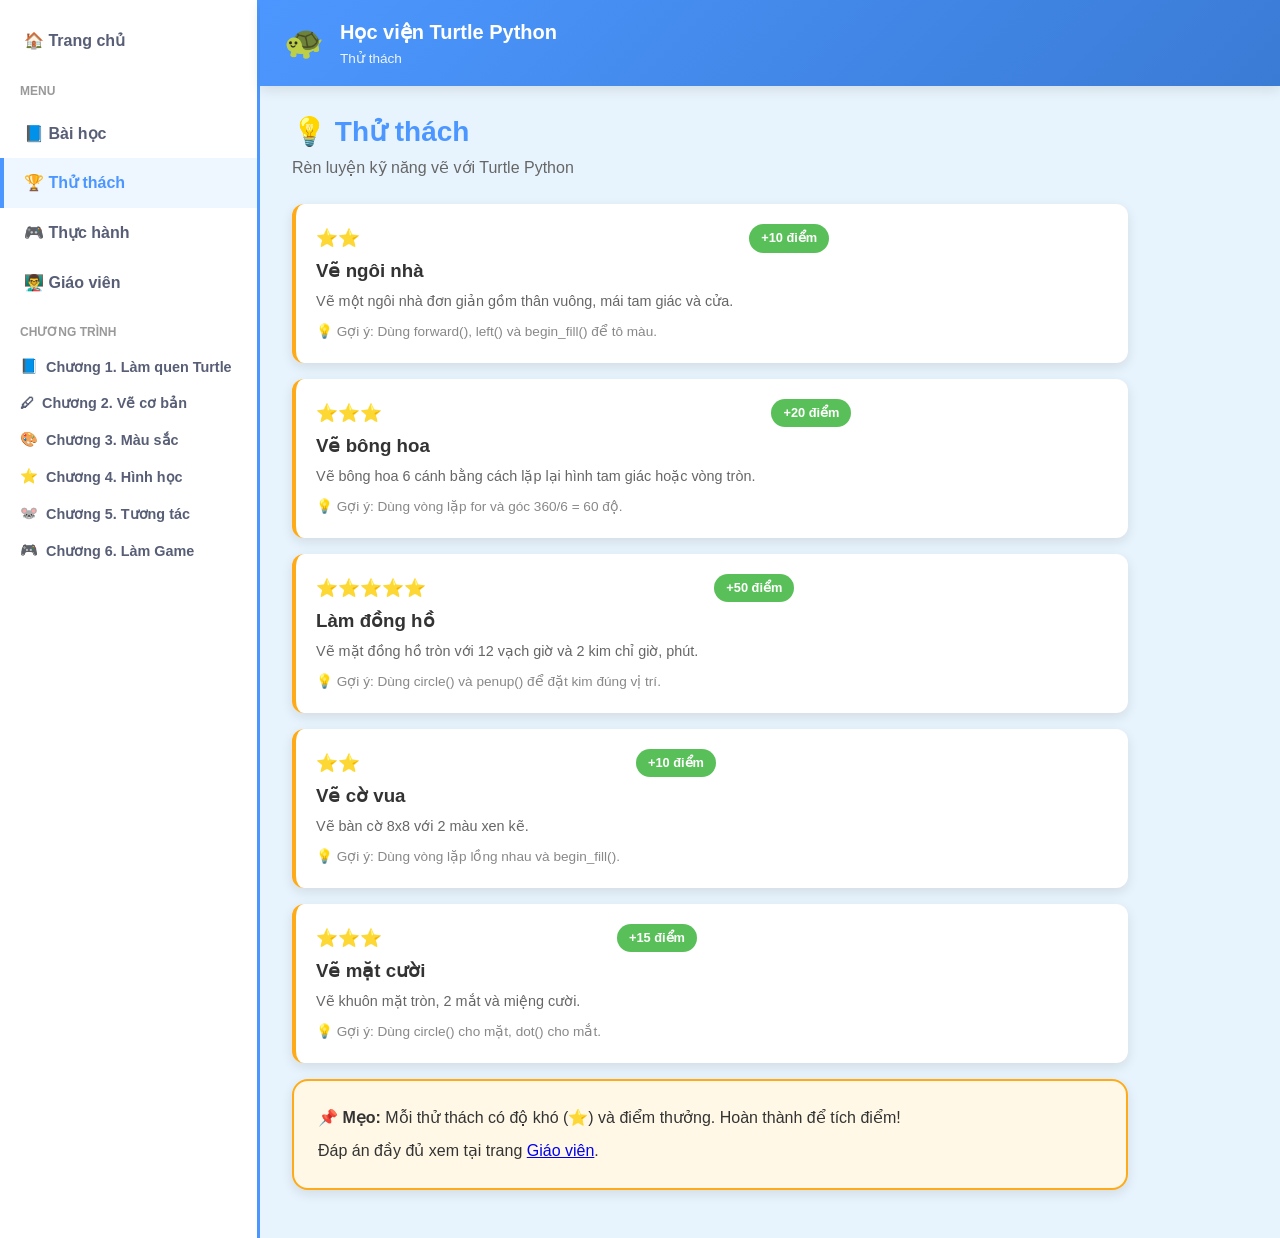
==== challenges.html @ 3fa00a29 "init" ====
<!DOCTYPE html>
<html lang="vi">
<head>
  <meta charset="UTF-8">
  <meta name="viewport" content="width=device-width, initial-scale=1.0">
  <title>Thử thách - Học viện Turtle Python</title>
  <link rel="stylesheet" href="css/style.css">
</head>
<body>
  <div class="app-layout">
    <aside class="sidebar">
      <nav class="sidebar-nav">
        <a href="index.html">🏠 Trang chủ</a>
        <div class="sidebar-section">Menu</div>
        <a href="index.html#bai-hoc">📘 Bài học</a>
        <a href="challenges.html" class="active">🏆 Thử thách</a>
        <a href="games.html">🎮 Thực hành</a>
        <a href="teacher.html">👨‍🏫 Giáo viên</a>
        <div class="sidebar-section">Chương trình</div>
        <ul class="chapter-list" id="sidebar-chapters"></ul>
      </nav>
    </aside>

    <div class="main-content">
      <header class="site-header">
        <span class="logo">🐢</span>
        <div>
          <h1>Học viện Turtle Python</h1>
          <p>Thử thách</p>
        </div>
        <button class="menu-toggle" id="menu-toggle" aria-label="Mở menu">☰</button>
      </header>

      <main class="content-area">
        <div class="lesson-header">
          <h2>💡 Thử thách</h2>
          <p style="color:#666" id="challenge-subtitle">Rèn luyện kỹ năng vẽ với Turtle Python</p>
        </div>
        <div id="challenges-list"></div>
        <div class="card" style="margin-top:1rem;background:#fff8e6;border:2px solid var(--scratch-orange)">
          <p>📌 <strong>Mẹo:</strong> Mỗi thử thách có độ khó (⭐) và điểm thưởng. Hoàn thành để tích điểm!</p>
          <p style="margin-top:0.5rem">Đáp án đầy đủ xem tại trang <a href="teacher.html">Giáo viên</a>.</p>
        </div>
      </main>
    </div>
  </div>

  <div class="sidebar-overlay" id="sidebar-overlay"></div>

  <script src="js/app.js"></script>
  <script>
    function renderStars(n) {
      return '⭐'.repeat(n);
    }

    async function initChallenges() {
      await renderSidebar('challenges');
      const data = await TurtleAcademy.loadJSON('data/challenges.json');
      document.getElementById('challenge-subtitle').textContent = data.subtitle;

      document.getElementById('challenges-list').innerHTML = data.challenges.map(ch => `
        <div class="challenge-card">
          <div>
            <div class="stars">${renderStars(ch.stars)}</div>
            <h3 style="margin:0.25rem 0">${ch.title}</h3>
            <p style="color:#666;font-size:0.9rem">${ch.description}</p>
            <p style="margin-top:0.5rem;font-size:0.85rem;color:#888">💡 Gợi ý: ${ch.hint}</p>
          </div>
          <span class="points-badge">+${ch.points} điểm</span>
        </div>
      `).join('');
    }

    document.addEventListener('DOMContentLoaded', initChallenges);
  </script>
</body>
</html>
---- css/style.css ----
/* Học viện Turtle Python - Scratch-inspired theme */

:root {
  --scratch-orange: #ffab19;
  --scratch-blue: #4c97ff;
  --scratch-green: #59c059;
  --scratch-purple: #9966ff;
  --scratch-red: #ff6680;
  --scratch-yellow: #ffbf00;
  --scratch-dark: #575e75;
  --scratch-bg: #e8f4fd;
  --scratch-sidebar: #ffffff;
  --shadow: 0 4px 12px rgba(0, 0, 0, 0.1);
  --radius: 12px;
  --radius-lg: 16px;
}

* {
  margin: 0;
  padding: 0;
  box-sizing: border-box;
}

body {
  font-family: "Segoe UI", "Helvetica Neue", Arial, sans-serif;
  background: var(--scratch-bg);
  color: #333;
  line-height: 1.6;
  min-height: 100vh;
  -webkit-user-select: none;
  user-select: none;
  -webkit-touch-callout: none;
}

.app-layout {
  display: grid;
  grid-template-columns: 260px 1fr;
  min-height: 100vh;
}

@media (max-width: 768px) {
  .app-layout { grid-template-columns: 1fr; }
  .sidebar {
    position: fixed;
    left: -280px;
    top: 0;
    height: 100vh;
    z-index: 100;
    transition: left 0.3s;
  }
  .sidebar.open { left: 0; }
  .menu-toggle { display: flex !important; }
}

.site-header {
  background: linear-gradient(135deg, var(--scratch-blue), #3a7bd5);
  color: white;
  padding: 1rem 1.5rem;
  display: flex;
  align-items: center;
  gap: 1rem;
  box-shadow: var(--shadow);
}

.site-header .logo { font-size: 2rem; }
.site-header h1 { font-size: 1.25rem; font-weight: 700; }
.site-header p { font-size: 0.85rem; opacity: 0.9; }

.menu-toggle {
  display: none;
  background: rgba(255, 255, 255, 0.2);
  border: none;
  color: white;
  font-size: 1.5rem;
  padding: 0.25rem 0.5rem;
  border-radius: 8px;
  cursor: pointer;
  margin-left: auto;
}

.sidebar {
  background: var(--scratch-sidebar);
  border-right: 3px solid var(--scratch-blue);
  padding: 1rem 0;
  overflow-y: auto;
}

.sidebar-nav a {
  display: flex;
  align-items: center;
  gap: 0.75rem;
  padding: 0.75rem 1.25rem;
  color: var(--scratch-dark);
  text-decoration: none;
  font-weight: 600;
  transition: all 0.2s;
  border-left: 4px solid transparent;
}

.sidebar-nav a:hover,
.sidebar-nav a.active {
  background: #eef6ff;
  border-left-color: var(--scratch-blue);
  color: var(--scratch-blue);
}

.sidebar-section {
  padding: 0.5rem 1.25rem;
  font-size: 0.75rem;
  font-weight: 700;
  text-transform: uppercase;
  color: #999;
  margin-top: 0.5rem;
}

.chapter-list { list-style: none; }
.chapter-item { margin-bottom: 0.25rem; }

.chapter-toggle {
  display: flex;
  align-items: center;
  gap: 0.5rem;
  padding: 0.5rem 1.25rem;
  cursor: pointer;
  font-weight: 600;
  color: var(--scratch-dark);
  background: none;
  border: none;
  width: 100%;
  text-align: left;
  font-size: 0.9rem;
}

.chapter-toggle:hover { background: #f5f5f5; }

.lesson-list {
  list-style: none;
  padding-left: 1rem;
  display: none;
}

.chapter-item.open .lesson-list { display: block; }

.lesson-list a {
  display: block;
  padding: 0.4rem 1.5rem;
  color: #666;
  text-decoration: none;
  font-size: 0.85rem;
  border-radius: 0 8px 8px 0;
}

.lesson-list a:hover,
.lesson-list a.active {
  background: var(--scratch-orange);
  color: white;
}

.main-content { display: flex; flex-direction: column; }

.content-area {
  flex: 1;
  padding: 1.5rem 2rem;
  max-width: 900px;
}

.card {
  background: white;
  border-radius: var(--radius-lg);
  padding: 1.5rem;
  margin-bottom: 1.5rem;
  box-shadow: var(--shadow);
  border: 2px solid transparent;
}

.card:hover { border-color: var(--scratch-blue); }

.card-title {
  display: flex;
  align-items: center;
  gap: 0.5rem;
  font-size: 1.1rem;
  font-weight: 700;
  margin-bottom: 1rem;
  color: var(--scratch-dark);
}

.card-title .icon { font-size: 1.5rem; }

.hero {
  text-align: center;
  padding: 2rem;
  background: linear-gradient(135deg, #fff, #eef6ff);
  border-radius: var(--radius-lg);
  margin-bottom: 2rem;
  border: 3px solid var(--scratch-orange);
}

.hero h2 {
  font-size: 2rem;
  color: var(--scratch-blue);
  margin-bottom: 0.5rem;
}

.hero .big-turtle { font-size: 4rem; margin: 1rem 0; }

.chapter-grid {
  display: grid;
  grid-template-columns: repeat(auto-fill, minmax(240px, 1fr));
  gap: 1rem;
}

.chapter-card {
  background: white;
  border-radius: var(--radius);
  padding: 1.25rem;
  text-decoration: none;
  color: inherit;
  box-shadow: var(--shadow);
  transition: transform 0.2s, box-shadow 0.2s;
  border-top: 4px solid var(--scratch-blue);
}

.chapter-card:nth-child(2) { border-top-color: var(--scratch-green); }
.chapter-card:nth-child(3) { border-top-color: var(--scratch-orange); }
.chapter-card:nth-child(4) { border-top-color: var(--scratch-purple); }
.chapter-card:nth-child(5) { border-top-color: var(--scratch-red); }
.chapter-card:nth-child(6) { border-top-color: var(--scratch-yellow); }

.chapter-card:hover {
  transform: translateY(-4px);
  box-shadow: 0 8px 20px rgba(0, 0, 0, 0.15);
}

.chapter-card .ch-icon { font-size: 2rem; }
.chapter-card h3 { font-size: 1rem; margin: 0.5rem 0; color: var(--scratch-dark); }
.chapter-card p { font-size: 0.85rem; color: #888; }

.lesson-header { margin-bottom: 1.5rem; }

.lesson-header h2 {
  font-size: 1.75rem;
  color: var(--scratch-blue);
  display: flex;
  align-items: center;
  gap: 0.5rem;
}

.lesson-breadcrumb { font-size: 0.85rem; color: #888; margin-bottom: 0.5rem; }

.objectives-list { list-style: none; }

.objectives-list li {
  padding: 0.5rem 0;
  padding-left: 1.5rem;
  position: relative;
}

.objectives-list li::before {
  content: "✓";
  position: absolute;
  left: 0;
  color: var(--scratch-green);
  font-weight: bold;
}

.syntax-box {
  background: #2d2d2d;
  color: #f8f8f2;
  padding: 1rem 1.25rem;
  border-radius: var(--radius);
  font-family: Consolas, Monaco, monospace;
  font-size: 1.1rem;
  margin: 1rem 0;
  border-left: 4px solid var(--scratch-orange);
}

.syntax-note { color: var(--scratch-green); font-weight: 600; margin-top: 0.5rem; }
.syntax-note::before { content: "→ "; }

.turtle-demo {
  background: #f0f8ff;
  border: 2px dashed var(--scratch-blue);
  border-radius: var(--radius);
  padding: 2rem;
  text-align: center;
  min-height: 120px;
  overflow: hidden;
}

.turtle-demo-canvas {
  position: relative;
  height: 80px;
  margin: 1rem auto;
  max-width: 400px;
}

.demo-turtle {
  font-size: 2rem;
  position: absolute;
  left: 20px;
  top: 50%;
  transform: translateY(-50%);
  transition: all 1s ease-in-out;
}

.demo-trail {
  position: absolute;
  left: 50px;
  top: 50%;
  height: 3px;
  background: var(--scratch-blue);
  transform: translateY(-50%);
  width: 0;
  transition: width 1s ease-in-out;
}

.demo-turtle.animate-forward { left: calc(20px + var(--distance, 100px)); }
.demo-trail.animate-forward { width: var(--distance, 100px); }

.rotate-demo {
  display: flex;
  align-items: center;
  justify-content: center;
  gap: 2rem;
  font-size: 2rem;
}

.rotate-arrow { transition: transform 1s ease-in-out; }
.rotate-arrow.animate-left { transform: rotate(90deg); }
.rotate-arrow.animate-right { transform: rotate(-90deg); }

.code-editor-wrap {
  border: 2px solid #ddd;
  border-radius: var(--radius);
  overflow: hidden;
}

.code-editor-header {
  background: #2d2d2d;
  color: #aaa;
  padding: 0.5rem 1rem;
  font-size: 0.85rem;
  font-weight: 600;
  display: flex;
  justify-content: space-between;
  align-items: center;
}

.code-editor {
  width: 100%;
  min-height: 180px;
  padding: 1rem;
  font-family: Consolas, Monaco, monospace;
  font-size: 0.9rem;
  line-height: 1.5;
  border: none;
  background: #1e1e1e;
  color: #d4d4d4;
  resize: vertical;
}

.code-display {
  width: 100%;
  min-height: 180px;
  margin: 0;
  padding: 1rem;
  font-family: Consolas, Monaco, monospace;
  font-size: 0.9rem;
  line-height: 1.5;
  background: #1e1e1e;
  color: #d4d4d4;
  overflow-x: auto;
  white-space: pre-wrap;
  word-break: break-word;
  -webkit-user-select: none;
  user-select: none;
}

.code-actions {
  display: flex;
  gap: 0.5rem;
  margin-top: 0.75rem;
  flex-wrap: wrap;
}

.btn {
  display: inline-flex;
  align-items: center;
  gap: 0.4rem;
  padding: 0.6rem 1.2rem;
  border: none;
  border-radius: 999px;
  font-weight: 700;
  font-size: 0.9rem;
  cursor: pointer;
  transition: transform 0.15s, box-shadow 0.15s;
  text-decoration: none;
}

.btn:hover {
  transform: scale(1.03);
  box-shadow: var(--shadow);
}

.btn-primary { background: var(--scratch-blue); color: white; }
.btn-orange { background: var(--scratch-orange); color: white; }
.btn-green { background: var(--scratch-green); color: white; }
.btn-purple { background: var(--scratch-purple); color: white; }
.btn-outline { background: white; color: var(--scratch-blue); border: 2px solid var(--scratch-blue); }

.remember-grid { display: grid; gap: 0.75rem; }

.remember-item {
  display: flex;
  gap: 1rem;
  padding: 0.75rem;
  background: #fff8e6;
  border-radius: var(--radius);
  border-left: 4px solid var(--scratch-orange);
}

.remember-item code {
  background: #ffe4b3;
  padding: 0.15rem 0.5rem;
  border-radius: 4px;
  font-weight: 600;
  white-space: nowrap;
}

.exercise-item {
  padding: 1rem;
  background: #f9f9f9;
  border-radius: var(--radius);
  margin-bottom: 0.75rem;
  border: 1px solid #eee;
}

.exercise-item h4 { color: var(--scratch-purple); margin-bottom: 0.25rem; }

.quiz-options { display: grid; gap: 0.5rem; margin: 1rem 0; }

.quiz-option {
  padding: 0.75rem 1rem;
  background: white;
  border: 2px solid #ddd;
  border-radius: var(--radius);
  cursor: pointer;
  transition: all 0.2s;
  text-align: left;
  font-size: 0.95rem;
}

.quiz-option:hover { border-color: var(--scratch-blue); background: #eef6ff; }
.quiz-option.correct { border-color: var(--scratch-green); background: #e8f8e8; }
.quiz-option.wrong { border-color: var(--scratch-red); background: #ffe8ec; }

.quiz-feedback {
  padding: 1rem;
  border-radius: var(--radius);
  margin-top: 0.75rem;
  display: none;
}

.quiz-feedback.show { display: block; }
.quiz-feedback.correct { background: #e8f8e8; border: 2px solid var(--scratch-green); }
.quiz-feedback.wrong { background: #ffe8ec; border: 2px solid var(--scratch-red); }

.infographic {
  background: linear-gradient(135deg, #667eea, #764ba2);
  color: white;
  border-radius: var(--radius-lg);
  padding: 1.5rem;
  text-align: center;
}

.infographic h3 { font-size: 1.5rem; margin-bottom: 1rem; }

.infographic-grid {
  display: grid;
  grid-template-columns: repeat(auto-fit, minmax(140px, 1fr));
  gap: 0.75rem;
  text-align: left;
}

.infographic-item {
  background: rgba(255, 255, 255, 0.15);
  padding: 0.75rem;
  border-radius: var(--radius);
}

.infographic-item label { font-size: 0.75rem; opacity: 0.8; display: block; }
.infographic-item span { font-weight: 600; font-size: 0.9rem; }

.lesson-nav {
  display: flex;
  justify-content: space-between;
  margin-top: 2rem;
  padding-top: 1.5rem;
  border-top: 2px solid #eee;
}

.challenge-card {
  display: flex;
  gap: 1rem;
  align-items: flex-start;
  padding: 1.25rem;
  background: white;
  border-radius: var(--radius);
  box-shadow: var(--shadow);
  margin-bottom: 1rem;
  border-left: 4px solid var(--scratch-orange);
}

.stars { color: var(--scratch-yellow); font-size: 1.1rem; white-space: nowrap; }

.points-badge {
  background: var(--scratch-green);
  color: white;
  padding: 0.25rem 0.75rem;
  border-radius: 999px;
  font-size: 0.8rem;
  font-weight: 700;
}

.games-grid {
  display: grid;
  grid-template-columns: repeat(auto-fill, minmax(200px, 1fr));
  gap: 1rem;
}

.game-card {
  background: white;
  border-radius: var(--radius);
  padding: 1.25rem;
  text-align: center;
  box-shadow: var(--shadow);
  transition: transform 0.2s;
  text-decoration: none;
  color: inherit;
}

.game-card:hover { transform: scale(1.03); }
.game-card .game-icon { font-size: 3rem; }
.game-card h3 { margin: 0.5rem 0; color: var(--scratch-dark); }

.difficulty {
  font-size: 0.75rem;
  padding: 0.2rem 0.6rem;
  border-radius: 999px;
  background: #eee;
}

.difficulty.easy { background: #e8f8e8; color: #2d8a2d; }
.difficulty.medium { background: #fff3cd; color: #856404; }
.difficulty.hard { background: #ffe8ec; color: #c0392b; }

.resource-category { margin-bottom: 2rem; }

.resource-category h3 {
  display: flex;
  align-items: center;
  gap: 0.5rem;
  margin-bottom: 1rem;
  color: var(--scratch-purple);
}

.resource-list { list-style: none; }

.resource-list li {
  display: flex;
  align-items: center;
  justify-content: space-between;
  padding: 0.75rem 1rem;
  background: white;
  border-radius: var(--radius);
  margin-bottom: 0.5rem;
  box-shadow: 0 2px 6px rgba(0, 0, 0, 0.05);
}

.format-badge {
  font-size: 0.7rem;
  padding: 0.2rem 0.5rem;
  background: var(--scratch-blue);
  color: white;
  border-radius: 4px;
  font-weight: 700;
}

.progress-bar-wrap {
  background: #eee;
  border-radius: 999px;
  height: 8px;
  margin: 0.5rem 0;
  overflow: hidden;
}

.progress-bar {
  height: 100%;
  background: var(--scratch-green);
  border-radius: 999px;
  transition: width 0.5s;
}

.badge-earned {
  display: inline-block;
  background: var(--scratch-yellow);
  color: #333;
  padding: 0.25rem 0.75rem;
  border-radius: 999px;
  font-size: 0.8rem;
  font-weight: 700;
}

.toast {
  position: fixed;
  bottom: 2rem;
  right: 2rem;
  background: var(--scratch-green);
  color: white;
  padding: 0.75rem 1.5rem;
  border-radius: var(--radius);
  box-shadow: var(--shadow);
  transform: translateY(100px);
  opacity: 0;
  transition: all 0.3s;
  z-index: 1000;
}

.toast.show { transform: translateY(0); opacity: 1; }

.result-preview {
  background: white;
  border: 2px solid #eee;
  border-radius: var(--radius);
  padding: 1rem;
  text-align: center;
}

.sidebar-overlay {
  display: none;
  position: fixed;
  inset: 0;
  background: rgba(0, 0, 0, 0.4);
  z-index: 99;
}

.sidebar-overlay.show { display: block; }

.quick-links {
  display: grid;
  grid-template-columns: repeat(auto-fill, minmax(160px, 1fr));
  gap: 1rem;
  margin-top: 1.5rem;
}

.quick-link {
  text-align: center;
  padding: 1.25rem;
  background: white;
  border-radius: var(--radius);
  text-decoration: none;
  color: inherit;
  box-shadow: var(--shadow);
  transition: transform 0.2s;
}

.quick-link:hover { transform: translateY(-3px); }
.quick-link .ql-icon { font-size: 2.5rem; }
.quick-link h4 { margin-top: 0.5rem; color: var(--scratch-dark); }

/* Game architecture & flowchart */
.badge-game-mode {
  display: inline-block;
  background: #fff3cd;
  color: #856404;
  padding: 0.35rem 0.85rem;
  border-radius: 999px;
  font-size: 0.8rem;
  font-weight: 700;
  margin-top: 0.5rem;
}

.badge-locked {
  margin-left: auto;
  background: #ffe8ec;
  color: #c0392b;
  padding: 0.2rem 0.65rem;
  border-radius: 999px;
  font-size: 0.75rem;
  font-weight: 700;
}

.card-architecture { border-left: 4px solid var(--scratch-purple); }
.card-flowchart { border-left: 4px solid var(--scratch-blue); }

.arch-layers {
  display: flex;
  flex-wrap: wrap;
  align-items: stretch;
  gap: 0.5rem;
  justify-content: center;
}

.arch-layer {
  flex: 1;
  min-width: 140px;
  max-width: 180px;
  background: #f8f9ff;
  border: 2px solid var(--scratch-blue);
  border-radius: var(--radius);
  padding: 0.75rem;
}

.arch-layer-1 { border-color: var(--scratch-blue); }
.arch-layer-2 { border-color: var(--scratch-green); }
.arch-layer-3 { border-color: var(--scratch-orange); }
.arch-layer-4 { border-color: var(--scratch-purple); }

.arch-layer-title {
  font-weight: 700;
  font-size: 0.85rem;
  margin-bottom: 0.5rem;
  color: var(--scratch-dark);
}

.arch-layer-items {
  list-style: none;
  font-size: 0.8rem;
  color: #555;
}

.arch-layer-items li {
  padding: 0.2rem 0;
  padding-left: 0.75rem;
  position: relative;
}

.arch-layer-items li::before {
  content: "•";
  position: absolute;
  left: 0;
  color: var(--scratch-blue);
}

.arch-arrow {
  align-self: center;
  font-size: 1.25rem;
  color: #999;
  font-weight: bold;
}

.arch-note {
  margin-top: 1rem;
  padding: 0.75rem;
  background: #fff8e6;
  border-radius: var(--radius);
  font-size: 0.9rem;
}

.flowchart-title {
  text-align: center;
  color: var(--scratch-blue);
  margin-bottom: 1rem;
}

.flowchart {
  max-width: 360px;
  margin: 0 auto;
}

.flow-step { text-align: center; }

.flow-box {
  padding: 0.65rem 1rem;
  border-radius: var(--radius);
  font-size: 0.85rem;
  font-weight: 600;
  margin: 0 auto;
  max-width: 320px;
}

.flow-start, .flow-end {
  background: var(--scratch-green);
  color: white;
  border-radius: 999px;
}

.flow-process {
  background: #eef6ff;
  border: 2px solid var(--scratch-blue);
}

.flow-decision {
  background: #fff8e6;
  border: 2px solid var(--scratch-orange);
  transform: rotate(0deg);
}

.flow-input, .flow-output {
  background: #f3e8ff;
  border: 2px solid var(--scratch-purple);
}

.flow-branches {
  display: flex;
  justify-content: center;
  gap: 1rem;
  font-size: 0.75rem;
  margin-top: 0.35rem;
}

.flow-yes { color: var(--scratch-green); font-weight: 600; }
.flow-no { color: var(--scratch-red); font-weight: 600; }

.flow-arrow-down {
  color: #999;
  font-size: 1.25rem;
  margin: 0.25rem 0;
}

.pseudocode-display {
  background: #2d3748;
  color: #e2e8f0;
  padding: 1rem 1.25rem;
  border-radius: var(--radius);
  font-family: Consolas, Monaco, monospace;
  font-size: 0.85rem;
  line-height: 1.6;
  overflow-x: auto;
  border-left: 4px solid var(--scratch-purple);
}

.var-table {
  width: 100%;
  border-collapse: collapse;
  font-size: 0.9rem;
}

.var-table th,
.var-table td {
  padding: 0.6rem 0.75rem;
  border: 1px solid #eee;
  text-align: left;
}

.var-table th {
  background: #eef6ff;
  color: var(--scratch-dark);
}

.var-table code {
  background: #ffe4b3;
  padding: 0.1rem 0.4rem;
  border-radius: 4px;
}

/* Code lock */
.code-locked-panel {
  text-align: center;
  padding: 2rem 1.5rem;
  background: linear-gradient(135deg, #f5f5f5, #eef6ff);
  border: 2px dashed #ccc;
  border-radius: var(--radius-lg);
}

.code-locked-icon { font-size: 3rem; margin-bottom: 0.5rem; }

.code-locked-panel h4 {
  color: var(--scratch-dark);
  margin-bottom: 0.5rem;
}

.code-locked-panel p {
  color: #666;
  font-size: 0.9rem;
  max-width: 400px;
  margin: 0 auto 0.5rem;
}

.code-locked-hint { font-size: 0.85rem !important; }

.code-unlocked-badge {
  background: #e8f8e8;
  color: #2d8a2d;
  padding: 0.4rem 0.85rem;
  border-radius: var(--radius);
  font-size: 0.85rem;
  font-weight: 700;
  margin-bottom: 0.75rem;
  display: inline-block;
}

/* Teacher unlock panel */
.teacher-unlock-panel {
  background: linear-gradient(135deg, #667eea, #764ba2);
  color: white;
  border-radius: var(--radius-lg);
  padding: 1.5rem;
  margin-bottom: 1.5rem;
}

.teacher-unlock-panel h3 {
  margin-bottom: 0.5rem;
}

.teacher-unlock-panel p {
  opacity: 0.95;
  font-size: 0.9rem;
  margin-bottom: 1rem;
}

.unlock-form {
  display: flex;
  flex-wrap: wrap;
  gap: 0.5rem;
  align-items: center;
}

.unlock-form input {
  padding: 0.6rem 1rem;
  border: none;
  border-radius: 999px;
  font-size: 0.9rem;
  min-width: 180px;
}

.unlock-status {
  margin-top: 0.75rem;
  padding: 0.5rem 1rem;
  border-radius: var(--radius);
  font-size: 0.85rem;
  font-weight: 600;
}

.unlock-status.open {
  background: rgba(255, 255, 255, 0.2);
}

.unlock-status.closed {
  background: rgba(0, 0, 0, 0.2);
}

@media (max-width: 768px) {
  .arch-layers { flex-direction: column; align-items: center; }
  .arch-arrow { transform: rotate(90deg); }
}
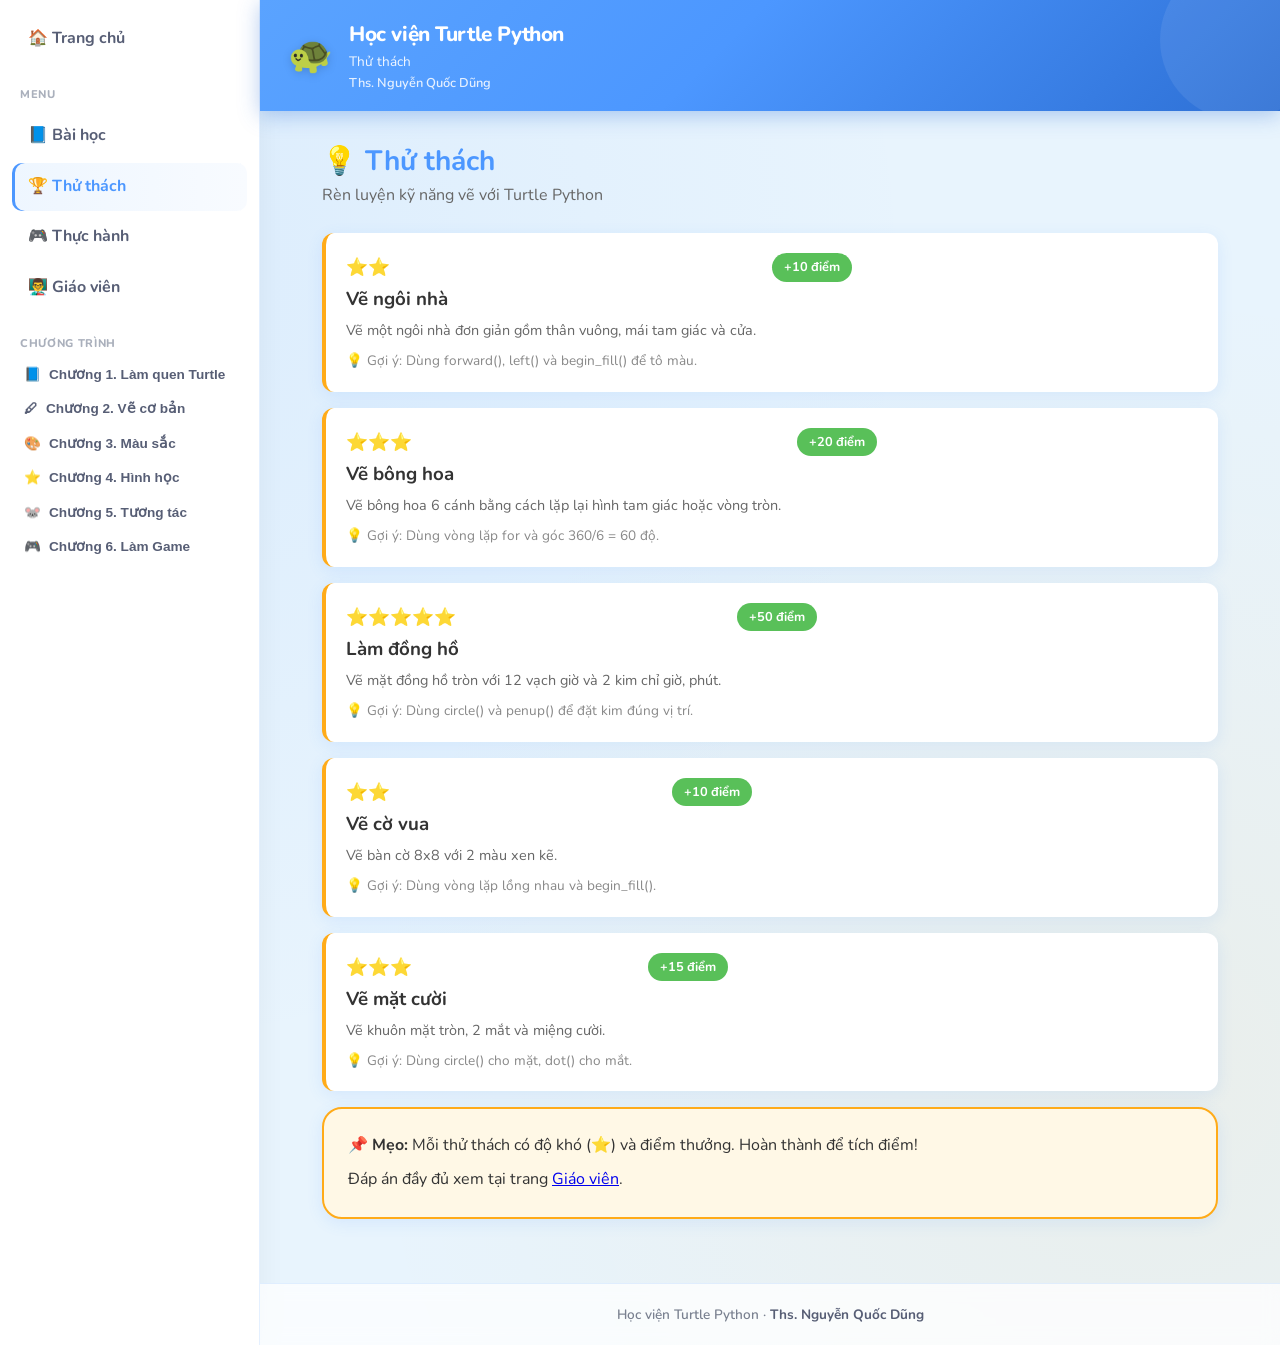
==== commit b55b30c1: "update" ====
--- a/challenges.html
+++ b/challenges.html
@@ -27,6 +27,7 @@
         <div>
           <h1>Học viện Turtle Python</h1>
           <p>Thử thách</p>
+          <p class="site-teacher" id="site-teacher">Ths. Nguyễn Quốc Dũng</p>
         </div>
         <button class="menu-toggle" id="menu-toggle" aria-label="Mở menu">☰</button>
       </header>
@@ -42,6 +43,10 @@
           <p style="margin-top:0.5rem">Đáp án đầy đủ xem tại trang <a href="teacher.html">Giáo viên</a>.</p>
         </div>
       </main>
+
+      <footer class="site-footer">
+        Học viện Turtle Python · <strong id="site-footer-teacher">Ths. Nguyễn Quốc Dũng</strong>
+      </footer>
     </div>
   </div>
 
--- a/css/style.css
+++ b/css/style.css
@@ -1,4 +1,6 @@
 /* Học viện Turtle Python - Scratch-inspired theme */
+
+@import url("https://fonts.googleapis.com/css2?family=Nunito:wght@400;600;700;800&display=swap");
 
 :root {
   --scratch-orange: #ffab19;
@@ -10,9 +12,11 @@
   --scratch-dark: #575e75;
   --scratch-bg: #e8f4fd;
   --scratch-sidebar: #ffffff;
-  --shadow: 0 4px 12px rgba(0, 0, 0, 0.1);
+  --shadow: 0 4px 16px rgba(76, 151, 255, 0.12);
+  --shadow-lg: 0 8px 32px rgba(76, 151, 255, 0.18);
   --radius: 12px;
-  --radius-lg: 16px;
+  --radius-lg: 20px;
+  --radius-xl: 24px;
 }
 
 * {
@@ -22,8 +26,11 @@
 }
 
 body {
-  font-family: "Segoe UI", "Helvetica Neue", Arial, sans-serif;
-  background: var(--scratch-bg);
+  font-family: "Nunito", "Segoe UI", "Helvetica Neue", Arial, sans-serif;
+  background:
+    radial-gradient(circle at 10% 20%, rgba(76, 151, 255, 0.08) 0%, transparent 50%),
+    radial-gradient(circle at 90% 80%, rgba(255, 171, 25, 0.08) 0%, transparent 50%),
+    var(--scratch-bg);
   color: #333;
   line-height: 1.6;
   min-height: 100vh;
@@ -53,18 +60,84 @@
 }
 
 .site-header {
-  background: linear-gradient(135deg, var(--scratch-blue), #3a7bd5);
+  background: linear-gradient(135deg, #5aa3ff 0%, var(--scratch-blue) 45%, #2d6fd4 100%);
   color: white;
-  padding: 1rem 1.5rem;
+  padding: 1.1rem 1.75rem;
   display: flex;
   align-items: center;
   gap: 1rem;
+  box-shadow: 0 4px 20px rgba(45, 111, 212, 0.35);
+  position: relative;
+  overflow: hidden;
+}
+
+.site-header::after {
+  content: "";
+  position: absolute;
+  right: -40px;
+  top: -40px;
+  width: 160px;
+  height: 160px;
+  background: rgba(255, 255, 255, 0.08);
+  border-radius: 50%;
+  pointer-events: none;
+}
+
+.site-header .logo {
+  font-size: 2.25rem;
+  filter: drop-shadow(0 2px 4px rgba(0, 0, 0, 0.15));
+  animation: logo-float 3s ease-in-out infinite;
+}
+
+@keyframes logo-float {
+  0%, 100% { transform: translateY(0); }
+  50% { transform: translateY(-4px); }
+}
+
+.site-header h1 { font-size: 1.3rem; font-weight: 800; letter-spacing: -0.02em; }
+.site-header p { font-size: 0.85rem; opacity: 0.92; }
+
+.site-teacher {
+  font-size: 0.8rem !important;
+  opacity: 0.85 !important;
+  font-weight: 600;
+}
+
+.site-footer {
+  text-align: center;
+  padding: 1.25rem 1.5rem;
+  margin-top: auto;
+  background: rgba(255, 255, 255, 0.75);
+  backdrop-filter: blur(8px);
+  border-top: 1px solid rgba(76, 151, 255, 0.15);
+  font-size: 0.85rem;
+  color: #7a8190;
+  font-weight: 600;
+}
+
+.site-footer strong { color: var(--scratch-dark); }
+
+.instructor-card {
+  background: white;
+  border-radius: var(--radius-lg);
+  padding: 1.5rem;
+  margin-bottom: 1.5rem;
   box-shadow: var(--shadow);
-}
-
-.site-header .logo { font-size: 2rem; }
-.site-header h1 { font-size: 1.25rem; font-weight: 700; }
-.site-header p { font-size: 0.85rem; opacity: 0.9; }
+  border-left: 4px solid var(--scratch-purple);
+  text-align: center;
+}
+
+.instructor-name {
+  font-size: 1.35rem;
+  font-weight: 700;
+  color: var(--scratch-purple);
+  margin: 0.5rem 0 0.25rem;
+}
+
+.instructor-role {
+  color: #666;
+  font-size: 0.9rem;
+}
 
 .menu-toggle {
   display: none;
@@ -80,37 +153,46 @@
 
 .sidebar {
   background: var(--scratch-sidebar);
-  border-right: 3px solid var(--scratch-blue);
-  padding: 1rem 0;
+  border-right: 1px solid rgba(76, 151, 255, 0.15);
+  padding: 0.75rem 0 1rem;
   overflow-y: auto;
+  box-shadow: 4px 0 24px rgba(0, 0, 0, 0.04);
 }
 
 .sidebar-nav a {
   display: flex;
   align-items: center;
   gap: 0.75rem;
-  padding: 0.75rem 1.25rem;
+  padding: 0.7rem 1rem;
+  margin: 0.15rem 0.75rem;
   color: var(--scratch-dark);
   text-decoration: none;
-  font-weight: 600;
+  font-weight: 700;
   transition: all 0.2s;
-  border-left: 4px solid transparent;
-}
-
-.sidebar-nav a:hover,
+  border-radius: 10px;
+  border-left: none;
+}
+
+.sidebar-nav a:hover {
+  background: #eef6ff;
+  color: var(--scratch-blue);
+  transform: translateX(2px);
+}
+
 .sidebar-nav a.active {
-  background: #eef6ff;
-  border-left-color: var(--scratch-blue);
+  background: linear-gradient(90deg, #eef6ff, #f8fbff);
   color: var(--scratch-blue);
+  box-shadow: inset 3px 0 0 var(--scratch-blue);
 }
 
 .sidebar-section {
-  padding: 0.5rem 1.25rem;
-  font-size: 0.75rem;
-  font-weight: 700;
+  padding: 0.75rem 1.25rem 0.35rem;
+  font-size: 0.7rem;
+  font-weight: 800;
   text-transform: uppercase;
-  color: #999;
-  margin-top: 0.5rem;
+  letter-spacing: 0.06em;
+  color: #aab0bc;
+  margin-top: 0.75rem;
 }
 
 .chapter-list { list-style: none; }
@@ -120,18 +202,21 @@
   display: flex;
   align-items: center;
   gap: 0.5rem;
-  padding: 0.5rem 1.25rem;
+  padding: 0.45rem 1rem;
+  margin: 0 0.5rem;
   cursor: pointer;
-  font-weight: 600;
+  font-weight: 700;
   color: var(--scratch-dark);
   background: none;
   border: none;
-  width: 100%;
+  width: calc(100% - 1rem);
   text-align: left;
-  font-size: 0.9rem;
-}
-
-.chapter-toggle:hover { background: #f5f5f5; }
+  font-size: 0.85rem;
+  border-radius: 8px;
+  transition: background 0.2s;
+}
+
+.chapter-toggle:hover { background: #f5f8fc; }
 
 .lesson-list {
   list-style: none;
@@ -152,16 +237,19 @@
 
 .lesson-list a:hover,
 .lesson-list a.active {
-  background: var(--scratch-orange);
+  background: linear-gradient(90deg, var(--scratch-orange), #ffc04d);
   color: white;
+  font-weight: 700;
 }
 
 .main-content { display: flex; flex-direction: column; }
 
 .content-area {
   flex: 1;
-  padding: 1.5rem 2rem;
-  max-width: 900px;
+  padding: 1.75rem 2rem 2.5rem;
+  max-width: 960px;
+  width: 100%;
+  margin: 0 auto;
 }
 
 .card {
@@ -171,9 +259,13 @@
   margin-bottom: 1.5rem;
   box-shadow: var(--shadow);
   border: 2px solid transparent;
-}
-
-.card:hover { border-color: var(--scratch-blue); }
+  transition: border-color 0.2s, box-shadow 0.2s;
+}
+
+.card:hover {
+  border-color: rgba(76, 151, 255, 0.3);
+  box-shadow: var(--shadow-lg);
+}
 
 .card-title {
   display: flex;
@@ -189,52 +281,176 @@
 
 .hero {
   text-align: center;
-  padding: 2rem;
-  background: linear-gradient(135deg, #fff, #eef6ff);
-  border-radius: var(--radius-lg);
-  margin-bottom: 2rem;
-  border: 3px solid var(--scratch-orange);
+  padding: 2.5rem 2rem 2rem;
+  background: linear-gradient(160deg, #ffffff 0%, #f0f7ff 60%, #fff8ee 100%);
+  border-radius: var(--radius-xl);
+  margin-bottom: 2.5rem;
+  border: 2px solid rgba(255, 171, 25, 0.35);
+  box-shadow: var(--shadow-lg);
+  position: relative;
+  overflow: hidden;
+}
+
+.hero::before {
+  content: "";
+  position: absolute;
+  top: -60px;
+  right: -60px;
+  width: 180px;
+  height: 180px;
+  background: radial-gradient(circle, rgba(76, 151, 255, 0.12) 0%, transparent 70%);
+  pointer-events: none;
 }
 
 .hero h2 {
-  font-size: 2rem;
+  font-size: clamp(1.5rem, 4vw, 2rem);
+  font-weight: 800;
   color: var(--scratch-blue);
-  margin-bottom: 0.5rem;
-}
-
-.hero .big-turtle { font-size: 4rem; margin: 1rem 0; }
+  margin-bottom: 0.6rem;
+  line-height: 1.25;
+  letter-spacing: -0.02em;
+}
+
+.hero > p {
+  color: #5a6270;
+  font-size: 1.05rem;
+  max-width: 520px;
+  margin: 0 auto;
+}
+
+.hero .big-turtle {
+  font-size: 4.5rem;
+  margin: 0.5rem 0 1rem;
+  display: inline-block;
+  animation: turtle-bounce 2.5s ease-in-out infinite;
+  filter: drop-shadow(0 6px 12px rgba(76, 151, 255, 0.2));
+}
+
+@keyframes turtle-bounce {
+  0%, 100% { transform: translateY(0) rotate(-3deg); }
+  50% { transform: translateY(-8px) rotate(3deg); }
+}
+
+.hero-actions {
+  display: flex;
+  flex-wrap: wrap;
+  gap: 0.75rem;
+  justify-content: center;
+  margin-top: 1.75rem;
+}
+
+.hero-progress {
+  margin-top: 1.75rem;
+  padding: 1rem 1.25rem;
+  background: rgba(255, 255, 255, 0.7);
+  border-radius: var(--radius);
+  max-width: 340px;
+  margin-left: auto;
+  margin-right: auto;
+  border: 1px solid rgba(76, 151, 255, 0.12);
+}
+
+.hero-progress-header {
+  display: flex;
+  align-items: center;
+  justify-content: space-between;
+  gap: 0.5rem;
+  margin-bottom: 0.6rem;
+}
+
+.hero-progress-pct {
+  font-size: 0.8rem;
+  font-weight: 800;
+  color: var(--scratch-green);
+}
+
+.section-title {
+  display: flex;
+  align-items: center;
+  gap: 0.5rem;
+  margin-bottom: 1.25rem;
+  color: var(--scratch-dark);
+  font-size: 1.35rem;
+  font-weight: 800;
+  letter-spacing: -0.02em;
+}
+
+.section-title::after {
+  content: "";
+  flex: 1;
+  height: 3px;
+  background: linear-gradient(90deg, var(--scratch-blue), transparent);
+  border-radius: 2px;
+  margin-left: 0.5rem;
+  max-width: 120px;
+}
 
 .chapter-grid {
   display: grid;
-  grid-template-columns: repeat(auto-fill, minmax(240px, 1fr));
-  gap: 1rem;
+  grid-template-columns: repeat(auto-fill, minmax(250px, 1fr));
+  gap: 1.25rem;
 }
 
 .chapter-card {
   background: white;
-  border-radius: var(--radius);
-  padding: 1.25rem;
+  border-radius: var(--radius-lg);
+  padding: 1.35rem;
   text-decoration: none;
   color: inherit;
   box-shadow: var(--shadow);
-  transition: transform 0.2s, box-shadow 0.2s;
-  border-top: 4px solid var(--scratch-blue);
-}
-
-.chapter-card:nth-child(2) { border-top-color: var(--scratch-green); }
-.chapter-card:nth-child(3) { border-top-color: var(--scratch-orange); }
-.chapter-card:nth-child(4) { border-top-color: var(--scratch-purple); }
-.chapter-card:nth-child(5) { border-top-color: var(--scratch-red); }
-.chapter-card:nth-child(6) { border-top-color: var(--scratch-yellow); }
+  transition: transform 0.25s, box-shadow 0.25s, border-color 0.25s;
+  border: 2px solid transparent;
+  display: flex;
+  flex-direction: column;
+  gap: 0.35rem;
+}
+
+.chapter-card:nth-child(6n+1) { --ch-accent: var(--scratch-blue); }
+.chapter-card:nth-child(6n+2) { --ch-accent: var(--scratch-green); }
+.chapter-card:nth-child(6n+3) { --ch-accent: var(--scratch-orange); }
+.chapter-card:nth-child(6n+4) { --ch-accent: var(--scratch-purple); }
+.chapter-card:nth-child(6n+5) { --ch-accent: var(--scratch-red); }
+.chapter-card:nth-child(6n+6) { --ch-accent: var(--scratch-yellow); }
 
 .chapter-card:hover {
-  transform: translateY(-4px);
-  box-shadow: 0 8px 20px rgba(0, 0, 0, 0.15);
-}
-
-.chapter-card .ch-icon { font-size: 2rem; }
-.chapter-card h3 { font-size: 1rem; margin: 0.5rem 0; color: var(--scratch-dark); }
-.chapter-card p { font-size: 0.85rem; color: #888; }
+  transform: translateY(-5px);
+  box-shadow: var(--shadow-lg);
+  border-color: var(--ch-accent, var(--scratch-blue));
+}
+
+.chapter-card .ch-icon {
+  font-size: 1.75rem;
+  width: 52px;
+  height: 52px;
+  display: flex;
+  align-items: center;
+  justify-content: center;
+  background: color-mix(in srgb, var(--ch-accent, var(--scratch-blue)) 15%, white);
+  border-radius: 14px;
+  margin-bottom: 0.25rem;
+}
+
+.chapter-card h3 {
+  font-size: 1rem;
+  font-weight: 800;
+  margin: 0.25rem 0;
+  color: var(--scratch-dark);
+  line-height: 1.3;
+}
+
+.chapter-card p { font-size: 0.85rem; color: #8a919c; font-weight: 600; }
+
+.chapter-card .ch-badge {
+  display: inline-block;
+  margin-top: auto;
+  padding: 0.25rem 0.65rem;
+  font-size: 0.75rem;
+  font-weight: 800;
+  color: var(--ch-accent, var(--scratch-blue));
+  background: color-mix(in srgb, var(--ch-accent, var(--scratch-blue)) 12%, white);
+  border-radius: 999px;
+  width: fit-content;
+}
 
 .lesson-header { margin-bottom: 1.5rem; }
 
@@ -399,12 +615,23 @@
 }
 
 .btn:hover {
-  transform: scale(1.03);
-  box-shadow: var(--shadow);
-}
-
-.btn-primary { background: var(--scratch-blue); color: white; }
-.btn-orange { background: var(--scratch-orange); color: white; }
+  transform: translateY(-2px);
+  box-shadow: 0 6px 20px rgba(0, 0, 0, 0.15);
+}
+
+.btn:active { transform: translateY(0); }
+
+.btn-primary {
+  background: linear-gradient(135deg, #6aadff, var(--scratch-blue));
+  color: white;
+  box-shadow: 0 4px 14px rgba(76, 151, 255, 0.4);
+}
+
+.btn-orange {
+  background: linear-gradient(135deg, #ffc04d, var(--scratch-orange));
+  color: white;
+  box-shadow: 0 4px 14px rgba(255, 171, 25, 0.4);
+}
 .btn-green { background: var(--scratch-green); color: white; }
 .btn-purple { background: var(--scratch-purple); color: white; }
 .btn-outline { background: white; color: var(--scratch-blue); border: 2px solid var(--scratch-blue); }
@@ -588,28 +815,32 @@
 }
 
 .progress-bar-wrap {
-  background: #eee;
+  background: #e8edf2;
   border-radius: 999px;
-  height: 8px;
-  margin: 0.5rem 0;
+  height: 12px;
   overflow: hidden;
+  box-shadow: inset 0 1px 3px rgba(0, 0, 0, 0.08);
 }
 
 .progress-bar {
   height: 100%;
-  background: var(--scratch-green);
+  background: linear-gradient(90deg, var(--scratch-green), #7dd87d);
   border-radius: 999px;
-  transition: width 0.5s;
+  transition: width 0.6s cubic-bezier(0.4, 0, 0.2, 1);
+  box-shadow: 0 0 8px rgba(89, 192, 89, 0.4);
 }
 
 .badge-earned {
-  display: inline-block;
-  background: var(--scratch-yellow);
-  color: #333;
-  padding: 0.25rem 0.75rem;
+  display: inline-flex;
+  align-items: center;
+  gap: 0.35rem;
+  background: linear-gradient(135deg, #ffe566, var(--scratch-yellow));
+  color: #5c4a00;
+  padding: 0.35rem 0.9rem;
   border-radius: 999px;
-  font-size: 0.8rem;
-  font-weight: 700;
+  font-size: 0.82rem;
+  font-weight: 800;
+  box-shadow: 0 2px 8px rgba(255, 191, 0, 0.35);
 }
 
 .toast {
@@ -649,25 +880,51 @@
 
 .quick-links {
   display: grid;
-  grid-template-columns: repeat(auto-fill, minmax(160px, 1fr));
+  grid-template-columns: repeat(auto-fill, minmax(170px, 1fr));
   gap: 1rem;
-  margin-top: 1.5rem;
 }
 
 .quick-link {
   text-align: center;
-  padding: 1.25rem;
+  padding: 1.35rem 1rem;
   background: white;
-  border-radius: var(--radius);
+  border-radius: var(--radius-lg);
   text-decoration: none;
   color: inherit;
   box-shadow: var(--shadow);
-  transition: transform 0.2s;
-}
-
-.quick-link:hover { transform: translateY(-3px); }
-.quick-link .ql-icon { font-size: 2.5rem; }
-.quick-link h4 { margin-top: 0.5rem; color: var(--scratch-dark); }
+  transition: transform 0.25s, box-shadow 0.25s;
+  border: 2px solid transparent;
+}
+
+.quick-link:hover {
+  transform: translateY(-4px);
+  box-shadow: var(--shadow-lg);
+  border-color: rgba(76, 151, 255, 0.25);
+}
+
+.quick-link .ql-icon {
+  font-size: 2.5rem;
+  display: inline-block;
+  transition: transform 0.25s;
+}
+
+.quick-link:hover .ql-icon { transform: scale(1.1); }
+
+.quick-link h4 {
+  margin-top: 0.6rem;
+  color: var(--scratch-dark);
+  font-weight: 800;
+  font-size: 0.95rem;
+}
+
+.quick-link p {
+  font-size: 0.82rem;
+  color: #8a919c;
+  margin-top: 0.2rem;
+  font-weight: 600;
+}
+
+.section-explore { margin-top: 2.5rem; }
 
 /* Game architecture & flowchart */
 .badge-game-mode {
